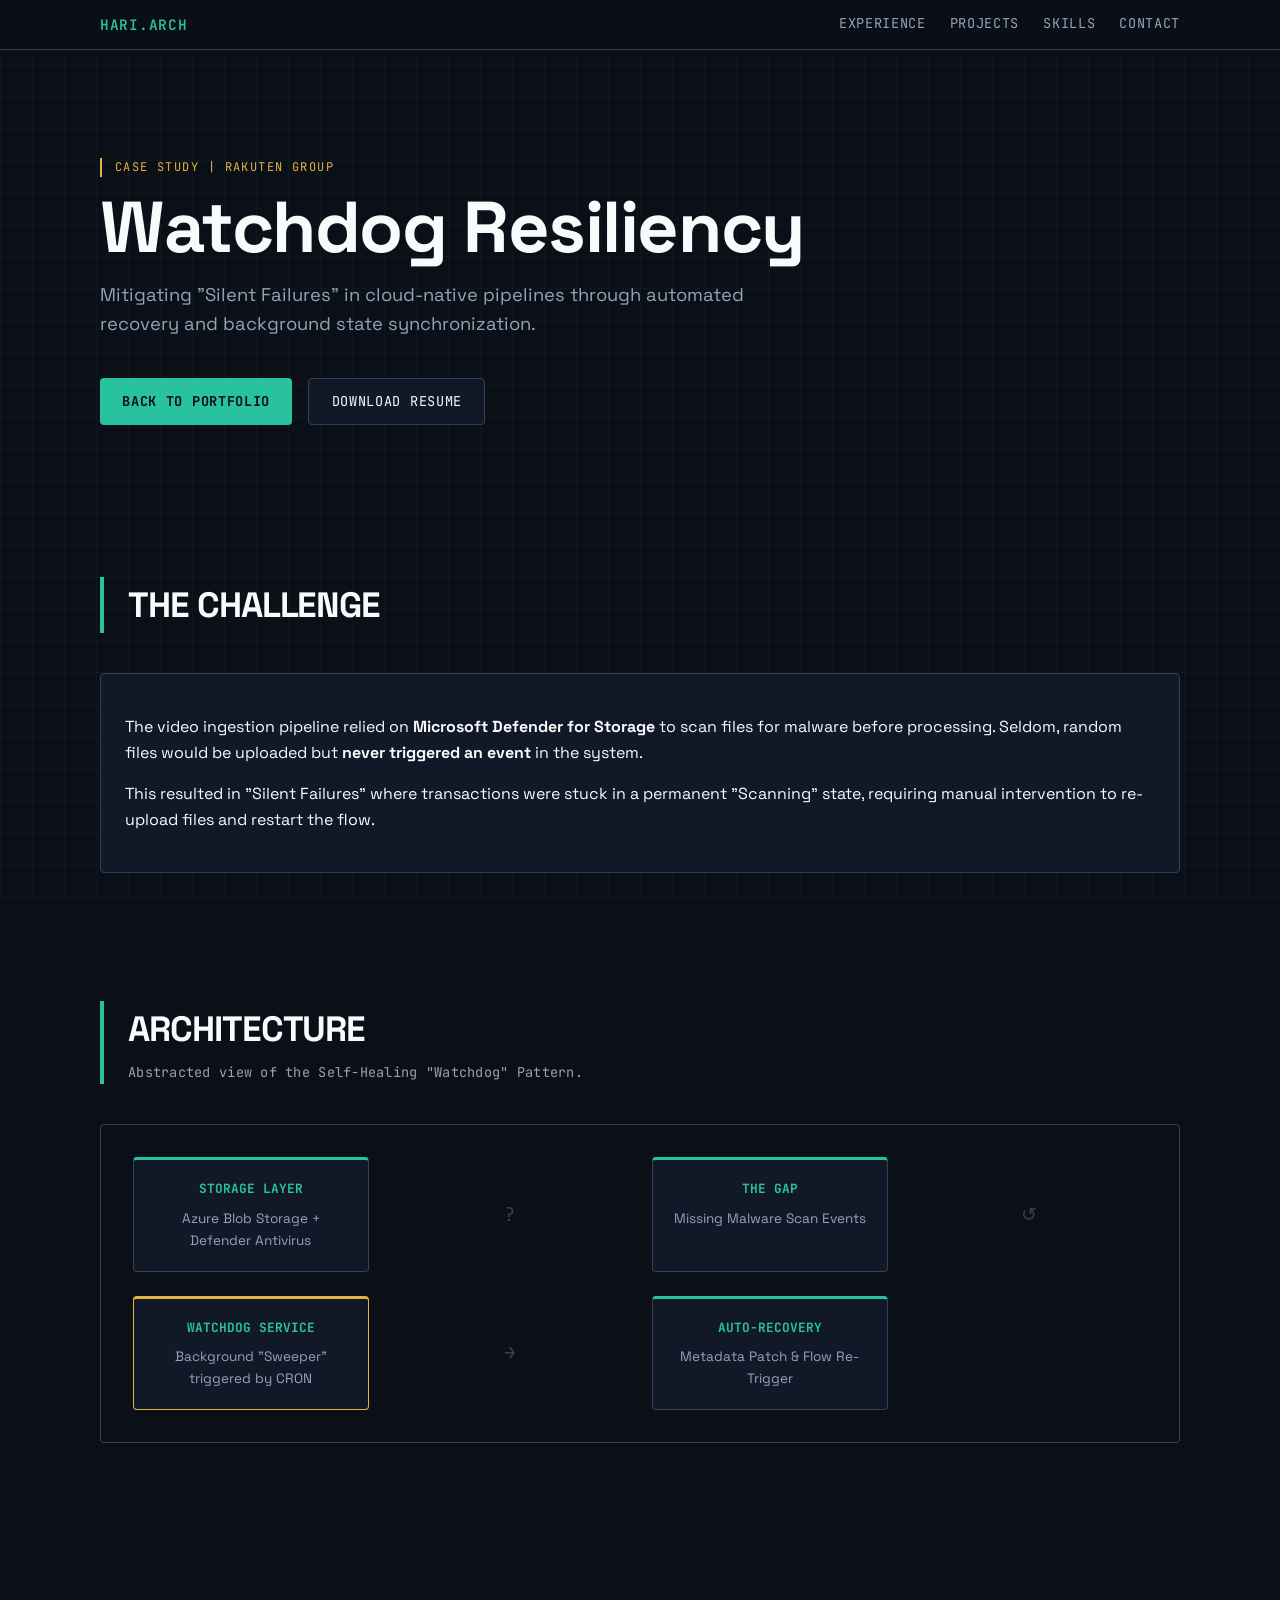
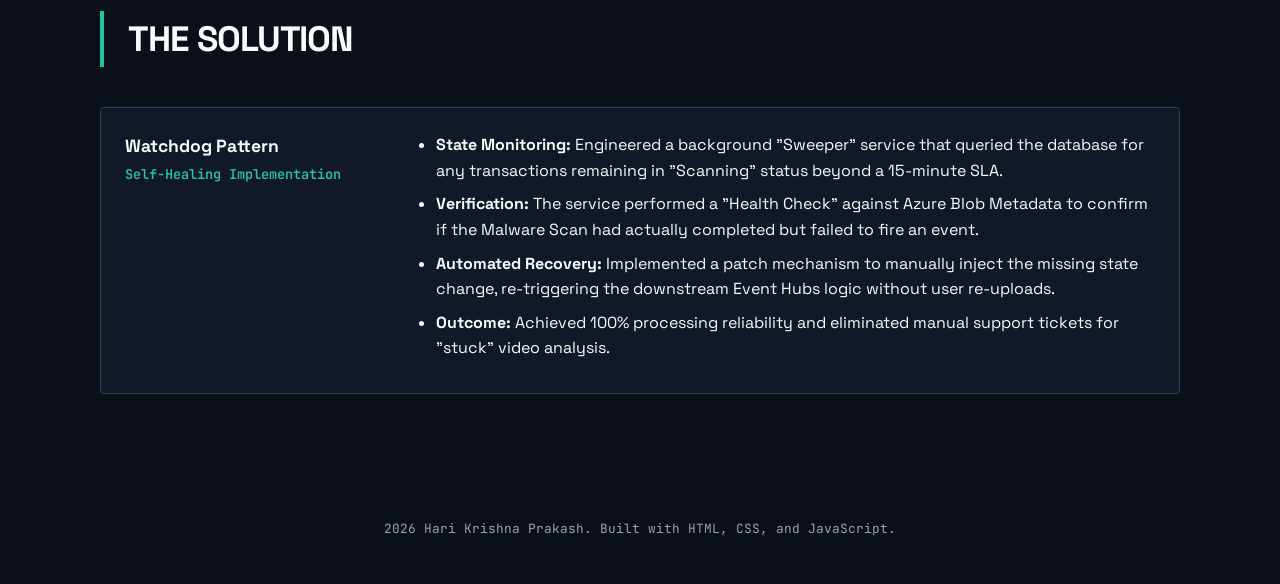
==== azure-resiliency.html @ dfedbd55 "Design: Launch 'Command Center' architectural aesthetic - Implemented high-precision grid system and" ====
<!doctype html>
<html lang="en">
  <head>
    <meta charset="UTF-8" />
    <meta name="viewport" content="width=device-width, initial-scale=1.0" />
    <title>Cloud Resiliency Architecture | Hari Krishna Prakash</title>
    <meta
      name="description"
      content="Architecture case study of the Watchdog Resiliency service for Azure Malware Scanning by Hari Krishna Prakash."
    />
    <link rel="preconnect" href="https://fonts.googleapis.com" />
    <link rel="preconnect" href="https://fonts.gstatic.com" crossorigin />
    <link
      href="https://fonts.googleapis.com/css2?family=Space+Grotesk:wght@400;500;700&family=JetBrains+Mono:wght@400;600&display=swap"
      rel="stylesheet"
    />
    <link rel="stylesheet" href="styles.css" />
  </head>
  <body>
    <div class="bg-grid" aria-hidden="true"></div>

    <header class="site-header">
      <div class="container nav-wrap">
        <a href="index.html" class="brand">HARI.arch</a>
        <nav>
          <a href="index.html#experience">Experience</a>
          <a href="index.html#projects">Projects</a>
          <a href="index.html#skills">Skills</a>
          <a href="index.html#contact">Contact</a>
        </nav>
      </div>
    </header>

    <main class="container">
      <section class="hero reveal">
        <p class="kicker">Case Study | Rakuten Group</p>
        <h1>Watchdog Resiliency</h1>
        <p class="lede">
          Mitigating "Silent Failures" in cloud-native pipelines through automated 
          recovery and background state synchronization.
        </p>
        <div class="hero-actions">
          <a class="btn primary" href="index.html">Back to Portfolio</a>
          <a class="btn" href="resume-paper.html" target="_blank">Download Resume</a>
        </div>
      </section>

      <section class="section reveal">
        <div class="section-head">
          <h2>The Challenge</h2>
        </div>
        <div class="edu-card">
          <p>
            The video ingestion pipeline relied on <strong>Microsoft Defender for Storage</strong> to scan files for malware before processing. Seldom, random files would be uploaded but <strong>never triggered an event</strong> in the system. 
          </p>
          <p style="margin-top: 1rem;">
            This resulted in "Silent Failures" where transactions were stuck in a permanent "Scanning" state, requiring manual intervention to re-upload files and restart the flow.
          </p>
        </div>
      </section>

      <section class="section reveal">
        <div class="section-head">
          <h2>Architecture</h2>
          <p>Abstracted view of the Self-Healing "Watchdog" Pattern.</p>
        </div>

        <div class="arch-diagram">
          <div class="arch-box">
            <h4>Storage Layer</h4>
            <p>Azure Blob Storage + Defender Antivirus</p>
          </div>
          <div class="arch-arrow">?</div>
          <div class="arch-box">
            <h4>The Gap</h4>
            <p>Missing Malware Scan Events</p>
          </div>
          <div class="arch-arrow">↺</div>
          <div class="arch-box" style="border-color: #e3b341;">
            <h4>Watchdog Service</h4>
            <p>Background "Sweeper" triggered by CRON</p>
          </div>
          <div class="arch-arrow">→</div>
          <div class="arch-box">
            <h4>Auto-Recovery</h4>
            <p>Metadata Patch & Flow Re-Trigger</p>
          </div>
        </div>
      </section>

      <section class="section reveal">
        <div class="section-head">
          <h2>The Solution</h2>
        </div>
        <article class="timeline-item">
          <div class="timeline-meta">
            <h3>Watchdog Pattern</h3>
            <p>Self-Healing Implementation</p>
          </div>
          <ul>
            <li><strong>State Monitoring:</strong> Engineered a background "Sweeper" service that queried the database for any transactions remaining in "Scanning" status beyond a 15-minute SLA.</li>
            <li><strong>Verification:</strong> The service performed a "Health Check" against Azure Blob Metadata to confirm if the Malware Scan had actually completed but failed to fire an event.</li>
            <li><strong>Automated Recovery:</strong> Implemented a patch mechanism to manually inject the missing state change, re-triggering the downstream Event Hubs logic without user re-uploads.</li>
            <li><strong>Outcome:</strong> Achieved 100% processing reliability and eliminated manual support tickets for "stuck" video analysis.</li>
          </ul>
        </article>
      </section>
    </main>

    <footer class="site-footer">
      <div class="container">
        <p><span id="year"></span> Hari Krishna Prakash. Built with HTML, CSS, and JavaScript.</p>
      </div>
    </footer>

    <script src="script.js"></script>
  </body>
</html>
---- styles.css ----
:root {
  --bg: #0a0f18;
  --surface: #111827;
  --surface-2: #1e293b;
  --line: #334155;
  --text: #f8fafc;
  --muted: #94a3b8;
  --accent: #28c2a0;
  --accent-2: #e3b341;
  --maxw: 1080px;
  --radius: 4px;
  --mono: "JetBrains Mono", monospace;
  --sans: "Space Grotesk", sans-serif;
}

* {
  box-sizing: border-box;
}

html,
body {
  margin: 0;
  padding: 0;
}

body {
  font-family: var(--sans);
  background: var(--bg);
  color: var(--text);
  line-height: 1.6;
}

.bg-grid {
  position: fixed;
  inset: 0;
  background-image: linear-gradient(rgba(40, 194, 160, 0.05) 1px, transparent 1px),
    linear-gradient(90deg, rgba(40, 194, 160, 0.05) 1px, transparent 1px);
  background-size: 32px 32px;
  z-index: -1;
  pointer-events: none;
}

.container {
  width: min(100% - 2.5rem, var(--maxw));
  margin-inline: auto;
}

.site-header {
  position: sticky;
  top: 0;
  backdrop-filter: blur(12px);
  background: rgba(10, 15, 24, 0.85);
  border-bottom: 1px solid var(--line);
  z-index: 99;
}

.nav-wrap {
  display: flex;
  justify-content: space-between;
  align-items: center;
  padding: 0.8rem 0;
}

.brand {
  font-family: var(--mono);
  color: var(--accent);
  text-decoration: none;
  font-size: 0.9rem;
  font-weight: 600;
  letter-spacing: 0.05em;
  text-transform: uppercase;
}

nav {
  display: flex;
  gap: 1.5rem;
}

nav a {
  color: var(--muted);
  text-decoration: none;
  font-size: 0.85rem;
  font-family: var(--mono);
  text-transform: uppercase;
  letter-spacing: 0.05em;
  transition: color 150ms ease;
}

nav a:hover {
  color: var(--accent);
}

.hero {
  padding: 6rem 0 3rem;
}

.kicker {
  color: var(--accent-2);
  font-family: var(--mono);
  text-transform: uppercase;
  letter-spacing: 0.12em;
  font-size: 0.75rem;
  margin-bottom: 0.5rem;
  display: inline-block;
  border-left: 2px solid var(--accent-2);
  padding-left: 0.8rem;
}

h1 {
  margin: 0.5rem 0 1rem;
  font-size: clamp(2.2rem, 7vw, 4.5rem);
  line-height: 0.95;
  font-weight: 700;
  letter-spacing: -0.02em;
}

.lede {
  color: var(--muted);
  max-width: 60ch;
  font-size: 1.15rem;
}

.hero-actions {
  display: flex;
  gap: 1rem;
  margin: 2.5rem 0;
  flex-wrap: wrap;
}

.btn {
  display: inline-flex;
  align-items: center;
  justify-content: center;
  border: 1px solid var(--line);
  padding: 0.7rem 1.4rem;
  border-radius: var(--radius);
  color: var(--text);
  text-decoration: none;
  font-family: var(--mono);
  font-size: 0.85rem;
  text-transform: uppercase;
  letter-spacing: 0.05em;
  background: var(--surface);
  transition: all 150ms cubic-bezier(0.4, 0, 0.2, 1);
}

.btn:hover {
  border-color: var(--accent);
  box-shadow: 0 0 15px rgba(40, 194, 160, 0.15);
}

.btn.primary {
  background: var(--accent);
  color: #0a0f18;
  font-weight: 700;
  border: none;
}

.btn.primary:hover {
  filter: brightness(1.1);
  box-shadow: 0 0 20px rgba(40, 194, 160, 0.3);
}

.meta-list {
  list-style: none;
  padding: 0;
  margin: 2rem 0 0;
  display: grid;
  grid-template-columns: repeat(auto-fit, minmax(240px, 1fr));
  gap: 1px;
  background: var(--line);
  border: 1px solid var(--line);
}

.meta-list li {
  display: flex;
  flex-direction: column;
  gap: 0.2rem;
  background: var(--bg);
  padding: 1rem;
}

.meta-list span {
  color: var(--accent);
  font-family: var(--mono);
  font-size: 0.7rem;
  text-transform: uppercase;
  letter-spacing: 0.1em;
}

.meta-list strong, .meta-list a {
  color: var(--text);
  font-weight: 600;
  font-family: var(--mono);
  font-size: 0.9rem;
  text-decoration: none;
}

.impact-strip {
  display: grid;
  grid-template-columns: repeat(auto-fit, minmax(180px, 1fr));
  gap: 1rem;
  margin: 1rem 0 2rem;
}

.impact-strip article {
  border: 1px solid var(--line);
  background: var(--surface);
  border-radius: var(--radius);
  padding: 1.2rem;
  border-top: 3px solid var(--accent);
}

.impact-strip h3 {
  margin: 0;
  font-size: 1.8rem;
  color: var(--text);
  font-family: var(--mono);
  font-weight: 700;
}

.impact-strip p {
  margin: 0.2rem 0 0;
  color: var(--accent);
  font-family: var(--mono);
  font-size: 0.75rem;
  text-transform: uppercase;
  letter-spacing: 0.05em;
}

.section {
  padding: 4rem 0;
}

.section-head {
  margin-bottom: 2.5rem;
  border-left: 4px solid var(--accent);
  padding-left: 1.5rem;
}

.section-head h2 {
  margin: 0;
  font-size: 2.2rem;
  font-weight: 700;
  letter-spacing: -0.03em;
  text-transform: uppercase;
}

.section-head p {
  margin: 0.3rem 0 0;
  color: var(--muted);
  font-family: var(--mono);
  font-size: 0.85rem;
  letter-spacing: 0.02em;
}

.timeline-item {
  display: grid;
  grid-template-columns: 260px 1fr;
  gap: 2rem;
  padding: 1.5rem;
  background: var(--surface);
  border: 1px solid var(--line);
  border-radius: var(--radius);
  margin-bottom: 1rem;
  transition: border-color 150ms ease;
}

.timeline-item:hover {
  border-color: var(--accent);
}

.timeline-meta h3 {
  margin: 0;
  font-size: 1.1rem;
  color: var(--text);
}

.timeline-meta p {
  margin: 0.25rem 0;
  color: var(--accent);
  font-family: var(--mono);
  font-weight: 600;
  font-size: 0.85rem;
}

.timeline-meta time {
  font-family: var(--mono);
  font-size: 0.75rem;
  color: var(--muted);
  display: block;
  margin-top: 0.5rem;
}

.timeline-item ul {
  margin: 0;
  padding-left: 1.2rem;
}

.timeline-item li {
  margin-bottom: 0.5rem;
}

.project-grid {
  display: grid;
  grid-template-columns: repeat(auto-fit, minmax(320px, 1fr));
  gap: 1.2rem;
}

.project-card {
  border: 1px solid var(--line);
  background: var(--surface);
  border-radius: var(--radius);
  padding: 1.5rem;
  display: flex;
  flex-direction: column;
  transition: all 150ms cubic-bezier(0.4, 0, 0.2, 1);
}

.project-card:hover {
  border-color: var(--accent);
  transform: translateY(-2px);
  box-shadow: 0 10px 30px -15px rgba(0, 0, 0, 0.5);
}

.project-card h3 {
  margin: 0 0 1rem;
  font-size: 1.2rem;
  color: var(--text);
}

.stack {
  font-family: var(--mono);
  color: var(--accent-2);
  font-size: 0.75rem;
  margin-top: auto;
  padding-top: 1.5rem;
  display: flex;
  flex-wrap: wrap;
  gap: 0.5rem;
}

.project-links {
  display: flex;
  gap: 1rem;
  margin-top: 1rem;
}

.project-links a {
  color: var(--accent);
  font-family: var(--mono);
  font-size: 0.75rem;
  text-decoration: none;
  text-transform: uppercase;
  letter-spacing: 0.05em;
  font-weight: 600;
}

.project-links a:hover {
  text-decoration: underline;
}

.skills-grid {
  display: grid;
  grid-template-columns: repeat(auto-fit, minmax(240px, 1fr));
  gap: 1px;
  background: var(--line);
  border: 1px solid var(--line);
}

.skills-grid article {
  background: var(--bg);
  padding: 1.5rem;
}

.skills-grid h3 {
  font-family: var(--mono);
  font-size: 0.8rem;
  text-transform: uppercase;
  letter-spacing: 0.1em;
  color: var(--accent);
  margin: 0 0 0.8rem;
}

.skills-grid p {
  margin: 0;
  font-family: var(--mono);
  font-size: 0.9rem;
  color: var(--text);
  line-height: 1.8;
}

.edu-card, .highlights-grid article {
  border: 1px solid var(--line);
  background: var(--surface);
  border-radius: var(--radius);
  padding: 1.5rem;
}

.highlights-grid {
  display: grid;
  grid-template-columns: repeat(auto-fit, minmax(220px, 1fr));
  gap: 1.2rem;
}

.highlights-grid h3 {
  font-family: var(--mono);
  font-size: 0.9rem;
  color: var(--accent);
  margin: 0 0 0.5rem;
}

.contact {
  padding: 3rem;
  background: var(--surface);
  border: 1px solid var(--line);
  border-radius: var(--radius);
  display: grid;
  grid-template-columns: repeat(auto-fit, minmax(200px, 1fr));
  gap: 2rem;
  align-items: center;
  text-align: left;
}

.contact h2 {
  margin: 0;
  font-size: 1.8rem;
  line-height: 1;
  text-transform: uppercase;
  letter-spacing: -0.02em;
}

.contact-grid {
  display: flex;
  flex-direction: column;
  gap: 0.8rem;
}

.contact-link {
  display: flex;
  align-items: center;
  gap: 0.8rem;
  text-decoration: none;
  color: var(--text);
  font-family: var(--mono);
  font-size: 0.9rem;
  transition: color 150ms ease;
}

.contact-link span {
  color: var(--accent);
  font-size: 0.7rem;
  text-transform: uppercase;
  letter-spacing: 0.1em;
  min-width: 60px;
}

.contact-link:hover {
  color: var(--accent);
}

.site-footer {
  padding: 2rem 0;
  color: var(--muted);
  font-size: 0.8rem;
  font-family: var(--mono);
  text-align: center;
}

.reveal {
  opacity: 0;
  transform: translateY(12px);
  transition: opacity 400ms ease-out, transform 400ms ease-out;
}

.reveal.show {
  opacity: 1;
  transform: translateY(0);
}

/* Arch Diagram Styling */
.arch-diagram {
  display: grid;
  grid-template-columns: repeat(auto-fit, minmax(200px, 1fr));
  gap: 1.5rem;
  margin: 2.5rem 0;
  padding: 2rem;
  background: var(--bg);
  border: 1px solid var(--line);
  border-radius: var(--radius);
}

.arch-box {
  background: var(--surface);
  border: 1px solid var(--line);
  border-radius: var(--radius);
  padding: 1.2rem;
  text-align: center;
  border-top: 3px solid var(--accent);
}

.arch-box h4 {
  margin: 0 0 0.5rem;
  color: var(--accent);
  font-size: 0.8rem;
  font-family: var(--mono);
  text-transform: uppercase;
}

.arch-box p {
  margin: 0;
  font-size: 0.85rem;
  color: var(--muted);
}

.arch-arrow {
  display: flex;
  align-items: center;
  justify-content: center;
  color: var(--line);
  font-family: var(--mono);
  font-size: 1.2rem;
}

@media (max-width: 760px) {
  nav { display: none; }
  .hero { padding-top: 4rem; }
  .timeline-item { grid-template-columns: 1fr; }
  .arch-diagram { grid-template-columns: 1fr; }
  .arch-arrow { transform: rotate(90deg); padding: 0.5rem 0; }
}

@media print {
  /* Print styles are already highly optimized and separate from web aesthetic */
}
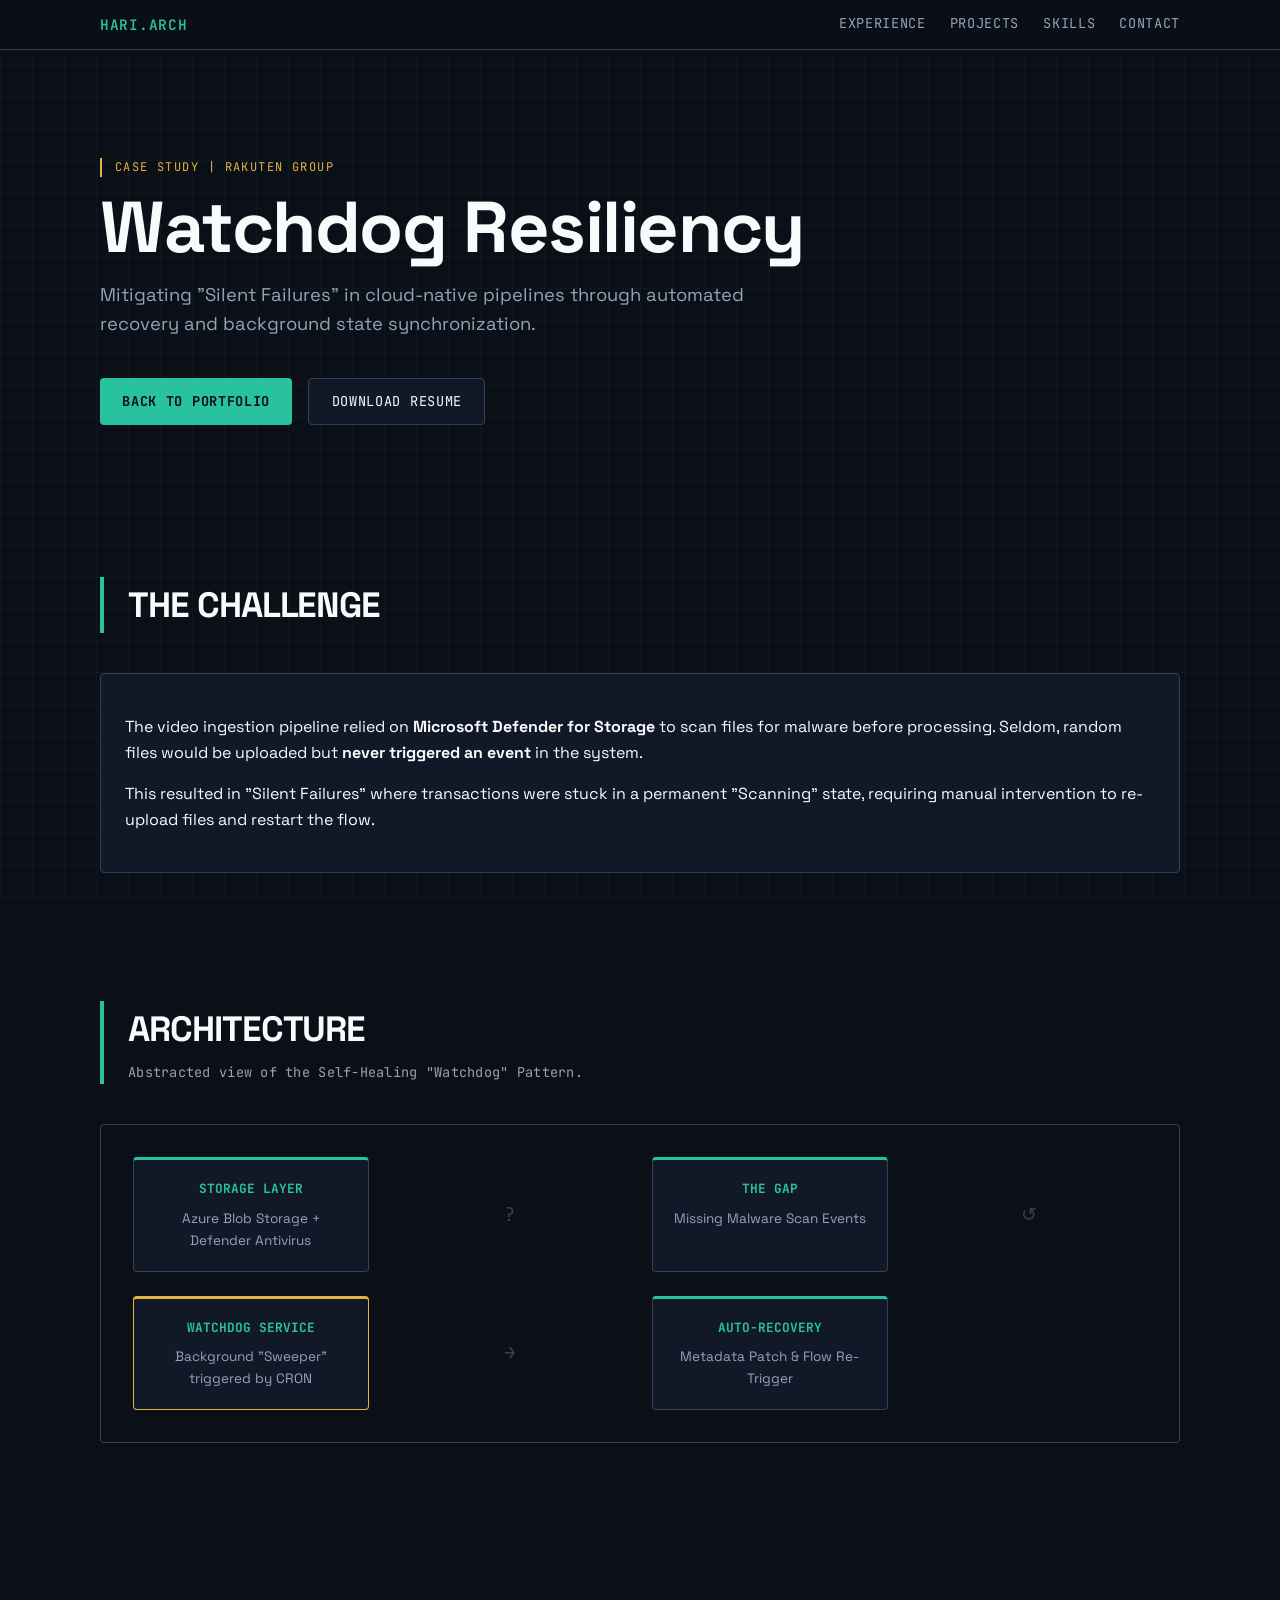
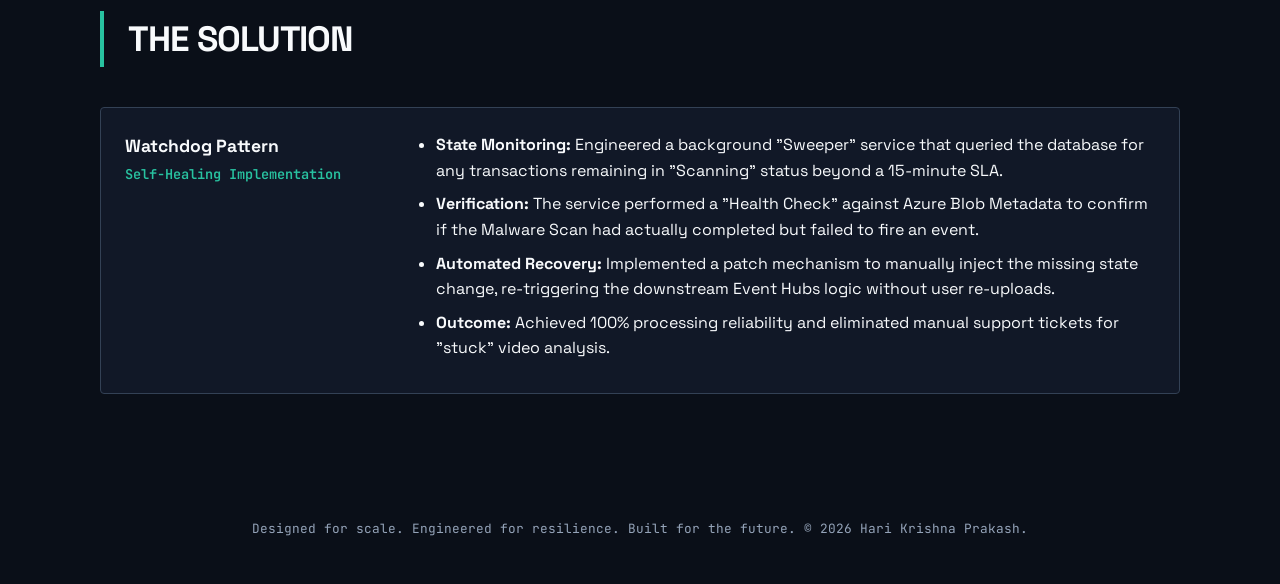
==== commit 87d3159a: "QA: Rigorous technical audit and ATS optimization pass - Fixed critical omission: Restored the Educa" ====
--- a/azure-resiliency.html
+++ b/azure-resiliency.html
@@ -109,7 +109,7 @@
 
     <footer class="site-footer">
       <div class="container">
-        <p><span id="year"></span> Hari Krishna Prakash. Built with HTML, CSS, and JavaScript.</p>
+        <p>Designed for scale. Engineered for resilience. Built for the future. &copy; <span id="year"></span> Hari Krishna Prakash.</p>
       </div>
     </footer>
 
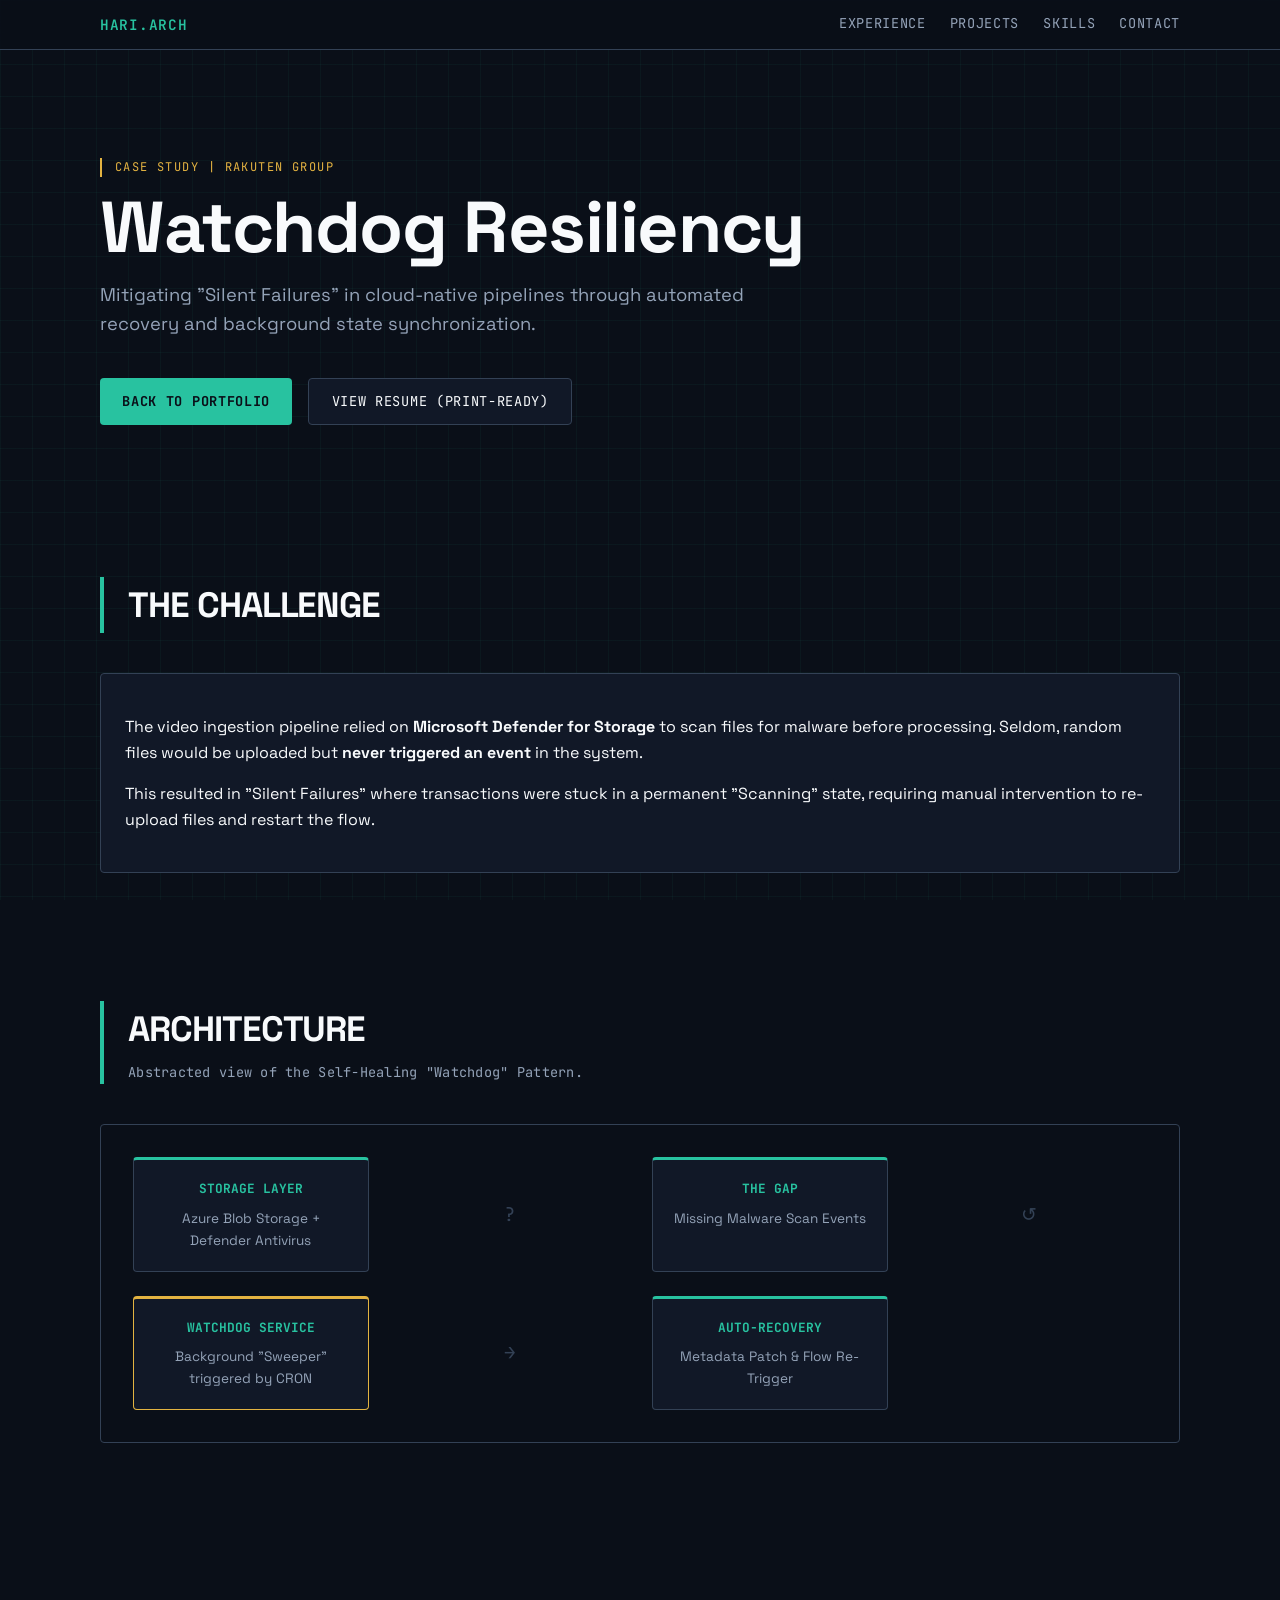
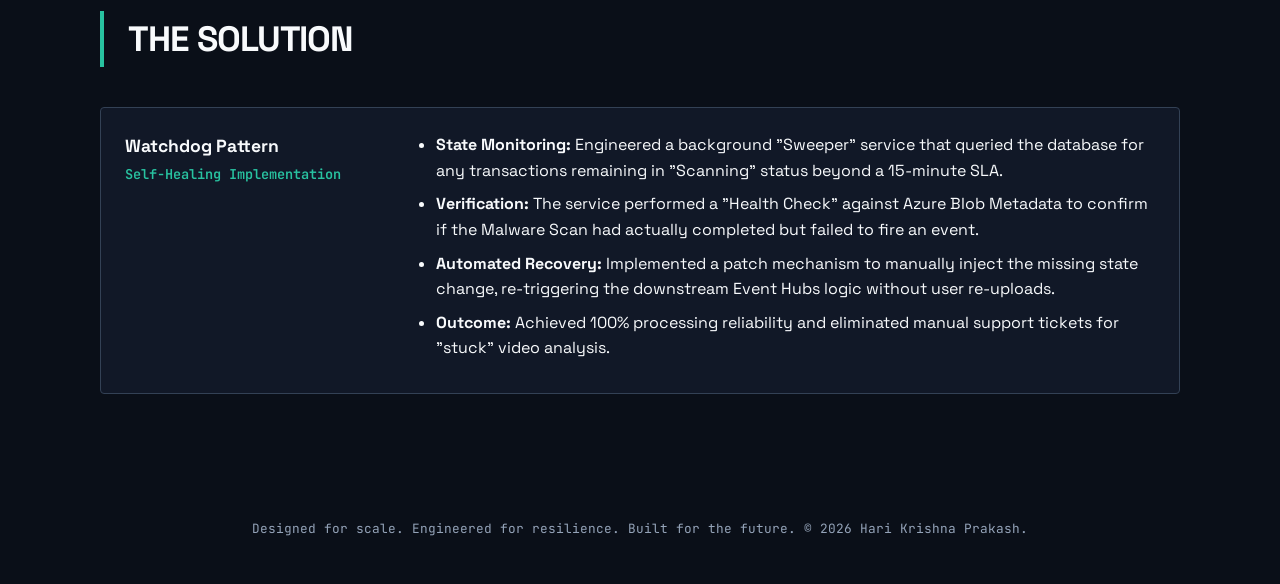
==== commit 53c1bd12: "Final: Systematic QA sweep and stability fix - Solved overflow issues in contact sections and hero m" ====
--- a/azure-resiliency.html
+++ b/azure-resiliency.html
@@ -41,7 +41,7 @@
         </p>
         <div class="hero-actions">
           <a class="btn primary" href="index.html">Back to Portfolio</a>
-          <a class="btn" href="resume-paper.html" target="_blank">Download Resume</a>
+          <a class="btn" href="resume-paper.html" target="_blank">View Resume (Print-Ready)</a>
         </div>
       </section>
 
--- a/styles.css
+++ b/styles.css
@@ -194,6 +194,8 @@
   font-family: var(--mono);
   font-size: 0.9rem;
   text-decoration: none;
+  overflow-wrap: anywhere;
+  word-break: break-word;
 }
 
 .impact-strip {
@@ -264,6 +266,7 @@
   border-radius: var(--radius);
   margin-bottom: 1rem;
   transition: border-color 150ms ease;
+  overflow-wrap: break-word;
 }
 
 .timeline-item:hover {
@@ -315,6 +318,7 @@
   display: flex;
   flex-direction: column;
   transition: all 150ms cubic-bezier(0.4, 0, 0.2, 1);
+  overflow-wrap: break-word;
 }
 
 .project-card:hover {
@@ -438,13 +442,15 @@
 
 .contact-link {
   display: flex;
-  align-items: center;
+  align-items: flex-start;
   gap: 0.8rem;
   text-decoration: none;
   color: var(--text);
   font-family: var(--mono);
   font-size: 0.9rem;
   transition: color 150ms ease;
+  overflow-wrap: anywhere;
+  word-break: break-word;
 }
 
 .contact-link span {
@@ -453,6 +459,8 @@
   text-transform: uppercase;
   letter-spacing: 0.1em;
   min-width: 60px;
+  flex-shrink: 0;
+  padding-top: 0.2rem;
 }
 
 .contact-link:hover {
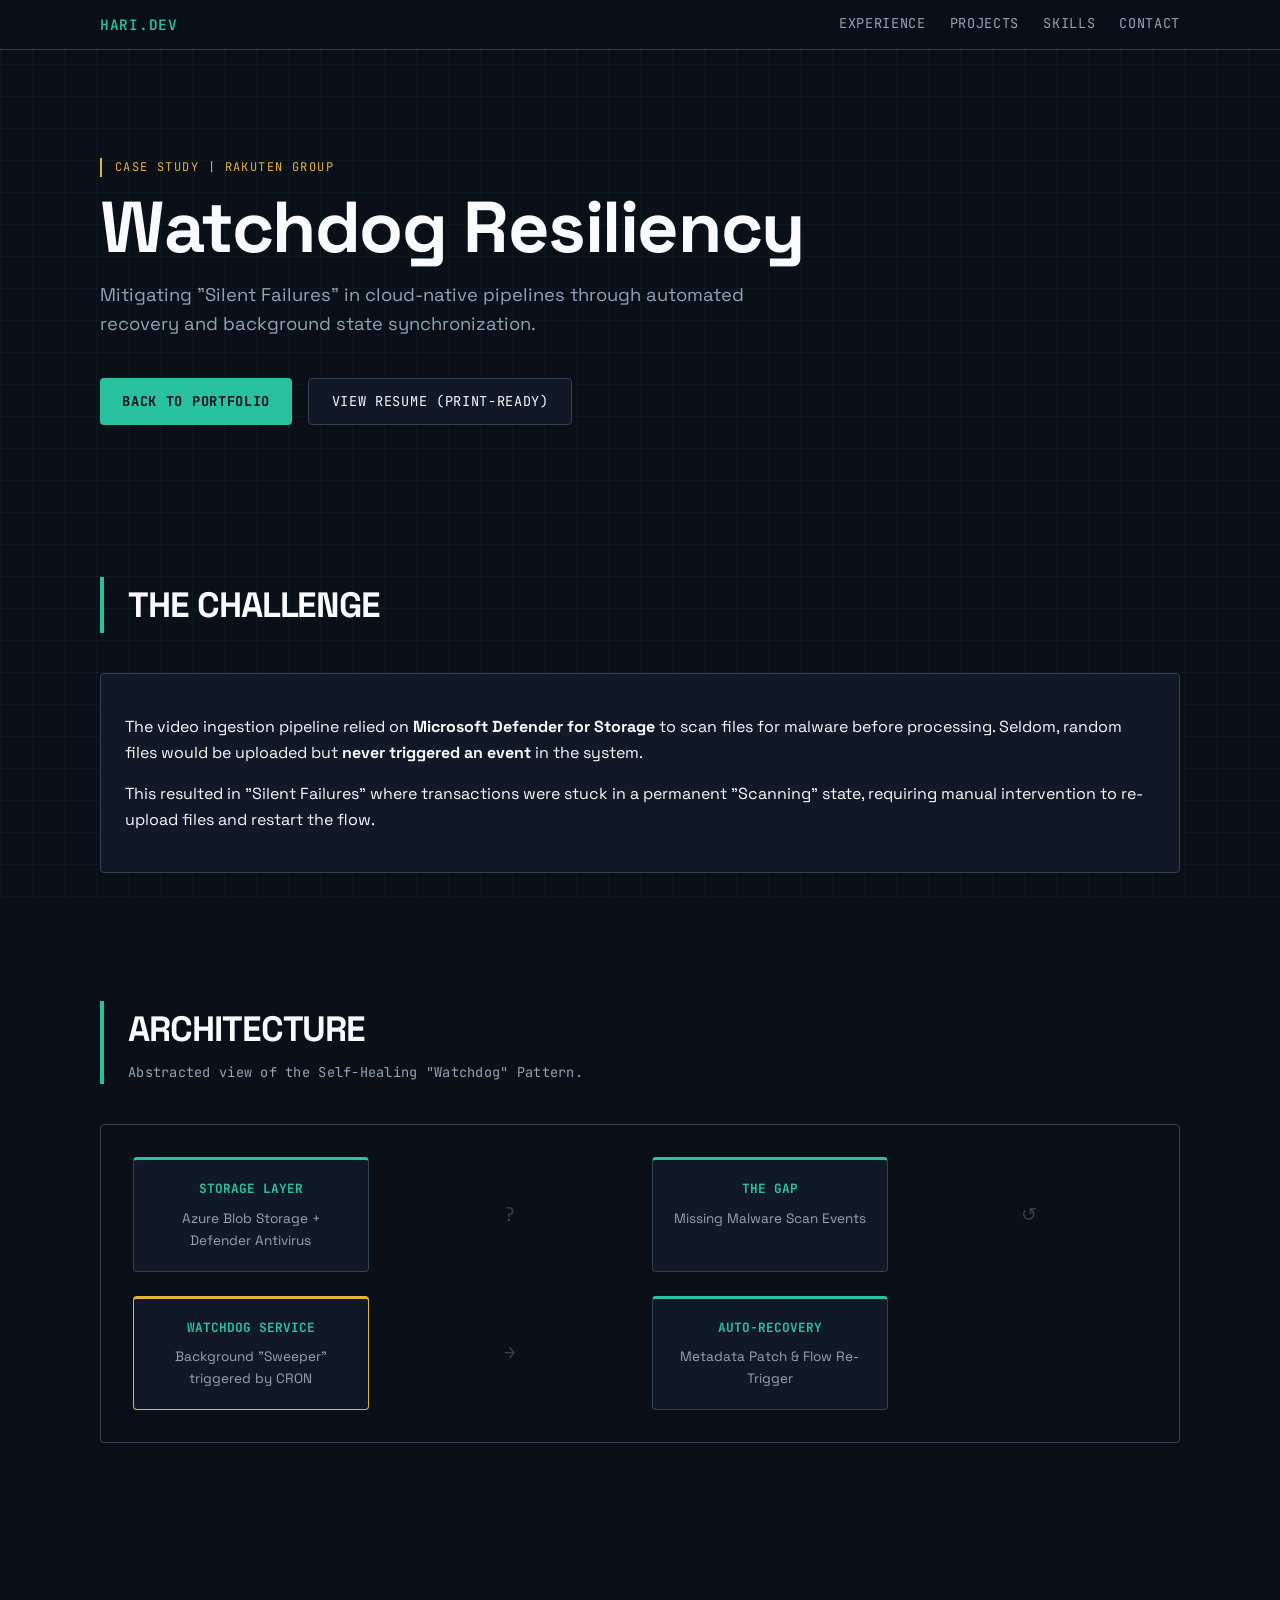
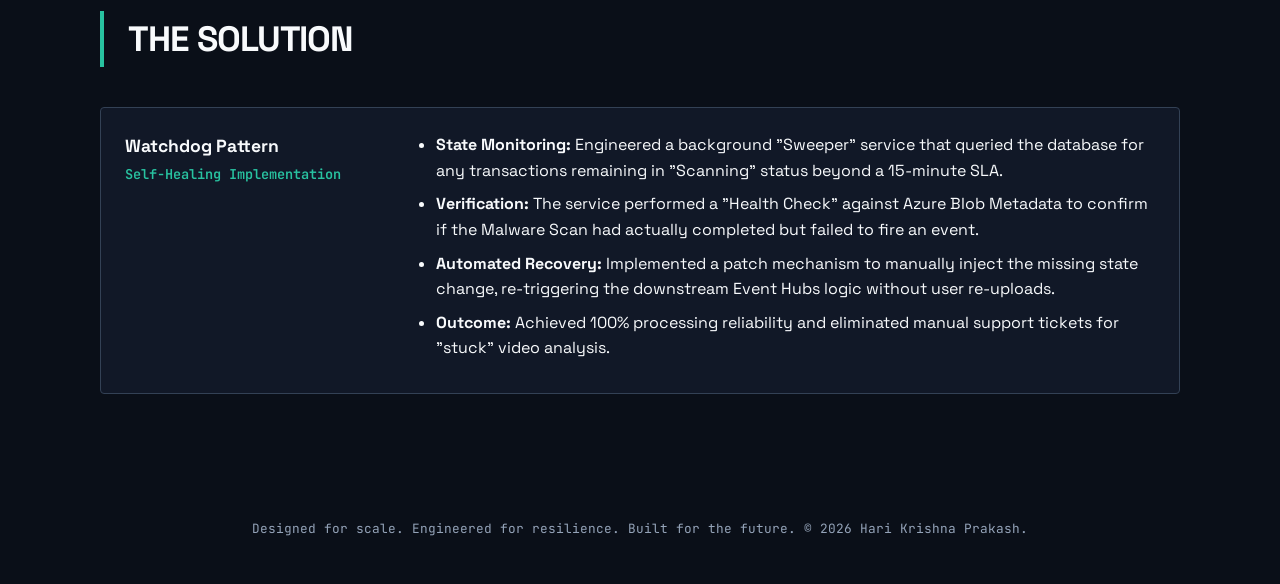
==== commit f2aa8785: "UI: Update branding logo to HARI.dev across all pages" ====
--- a/azure-resiliency.html
+++ b/azure-resiliency.html
@@ -21,7 +21,7 @@
 
     <header class="site-header">
       <div class="container nav-wrap">
-        <a href="index.html" class="brand">HARI.arch</a>
+        <a href="index.html" class="brand">HARI.dev</a>
         <nav>
           <a href="index.html#experience">Experience</a>
           <a href="index.html#projects">Projects</a>
--- a/styles.css
+++ b/styles.css
@@ -166,7 +166,7 @@
   padding: 0;
   margin: 2rem 0 0;
   display: grid;
-  grid-template-columns: repeat(auto-fit, minmax(240px, 1fr));
+  grid-template-columns: repeat(auto-fit, minmax(200px, 1fr));
   gap: 1px;
   background: var(--line);
   border: 1px solid var(--line);
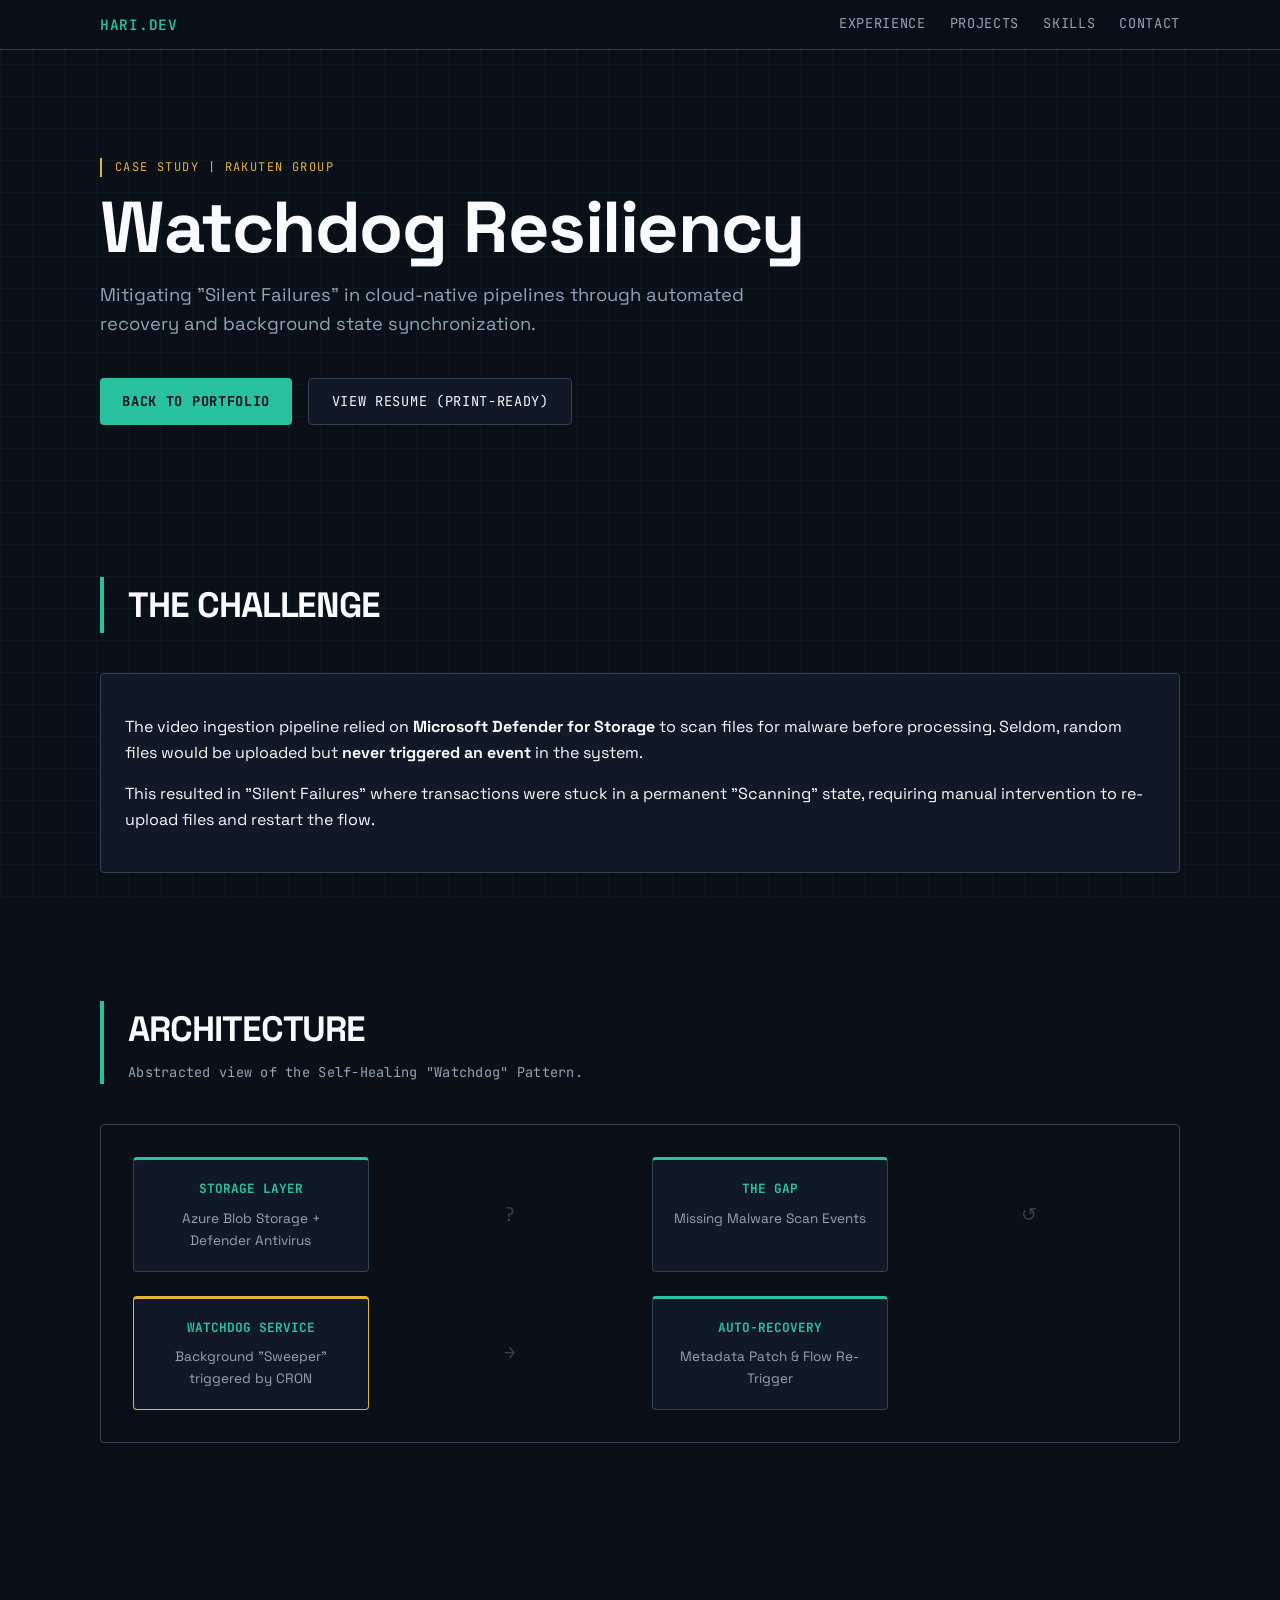
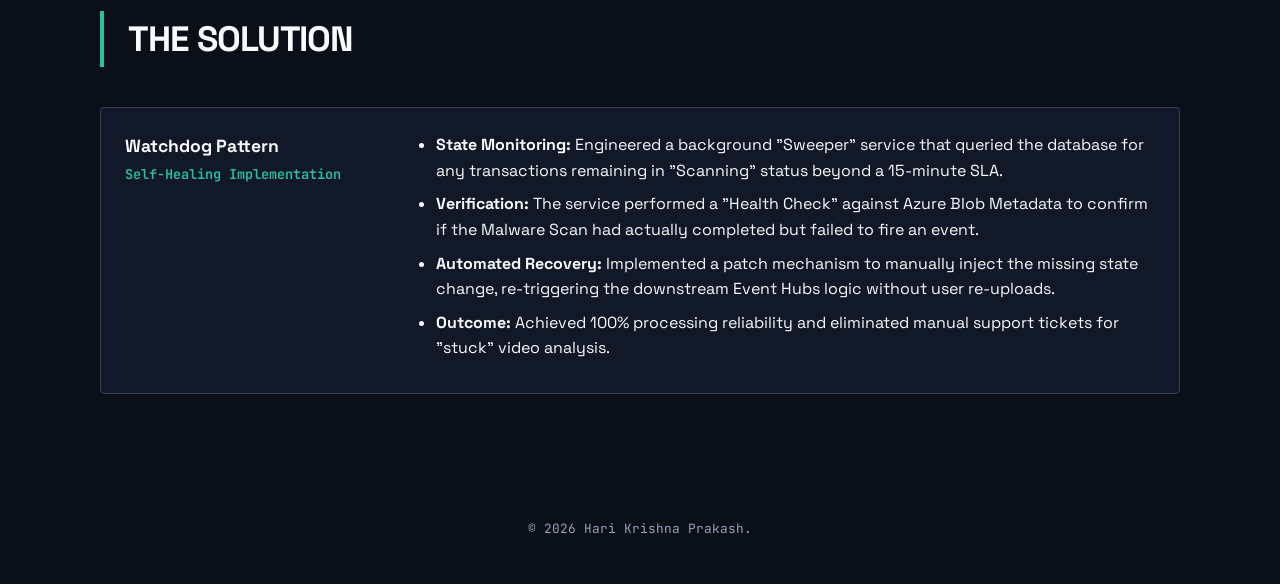
==== commit b45ea166: "Content: Simplify footer text to just copyright info - Removed the marketing tagline from the footer" ====
--- a/azure-resiliency.html
+++ b/azure-resiliency.html
@@ -109,7 +109,7 @@
 
     <footer class="site-footer">
       <div class="container">
-        <p>Designed for scale. Engineered for resilience. Built for the future. &copy; <span id="year"></span> Hari Krishna Prakash.</p>
+        <p>&copy; <span id="year"></span> Hari Krishna Prakash.</p>
       </div>
     </footer>
 
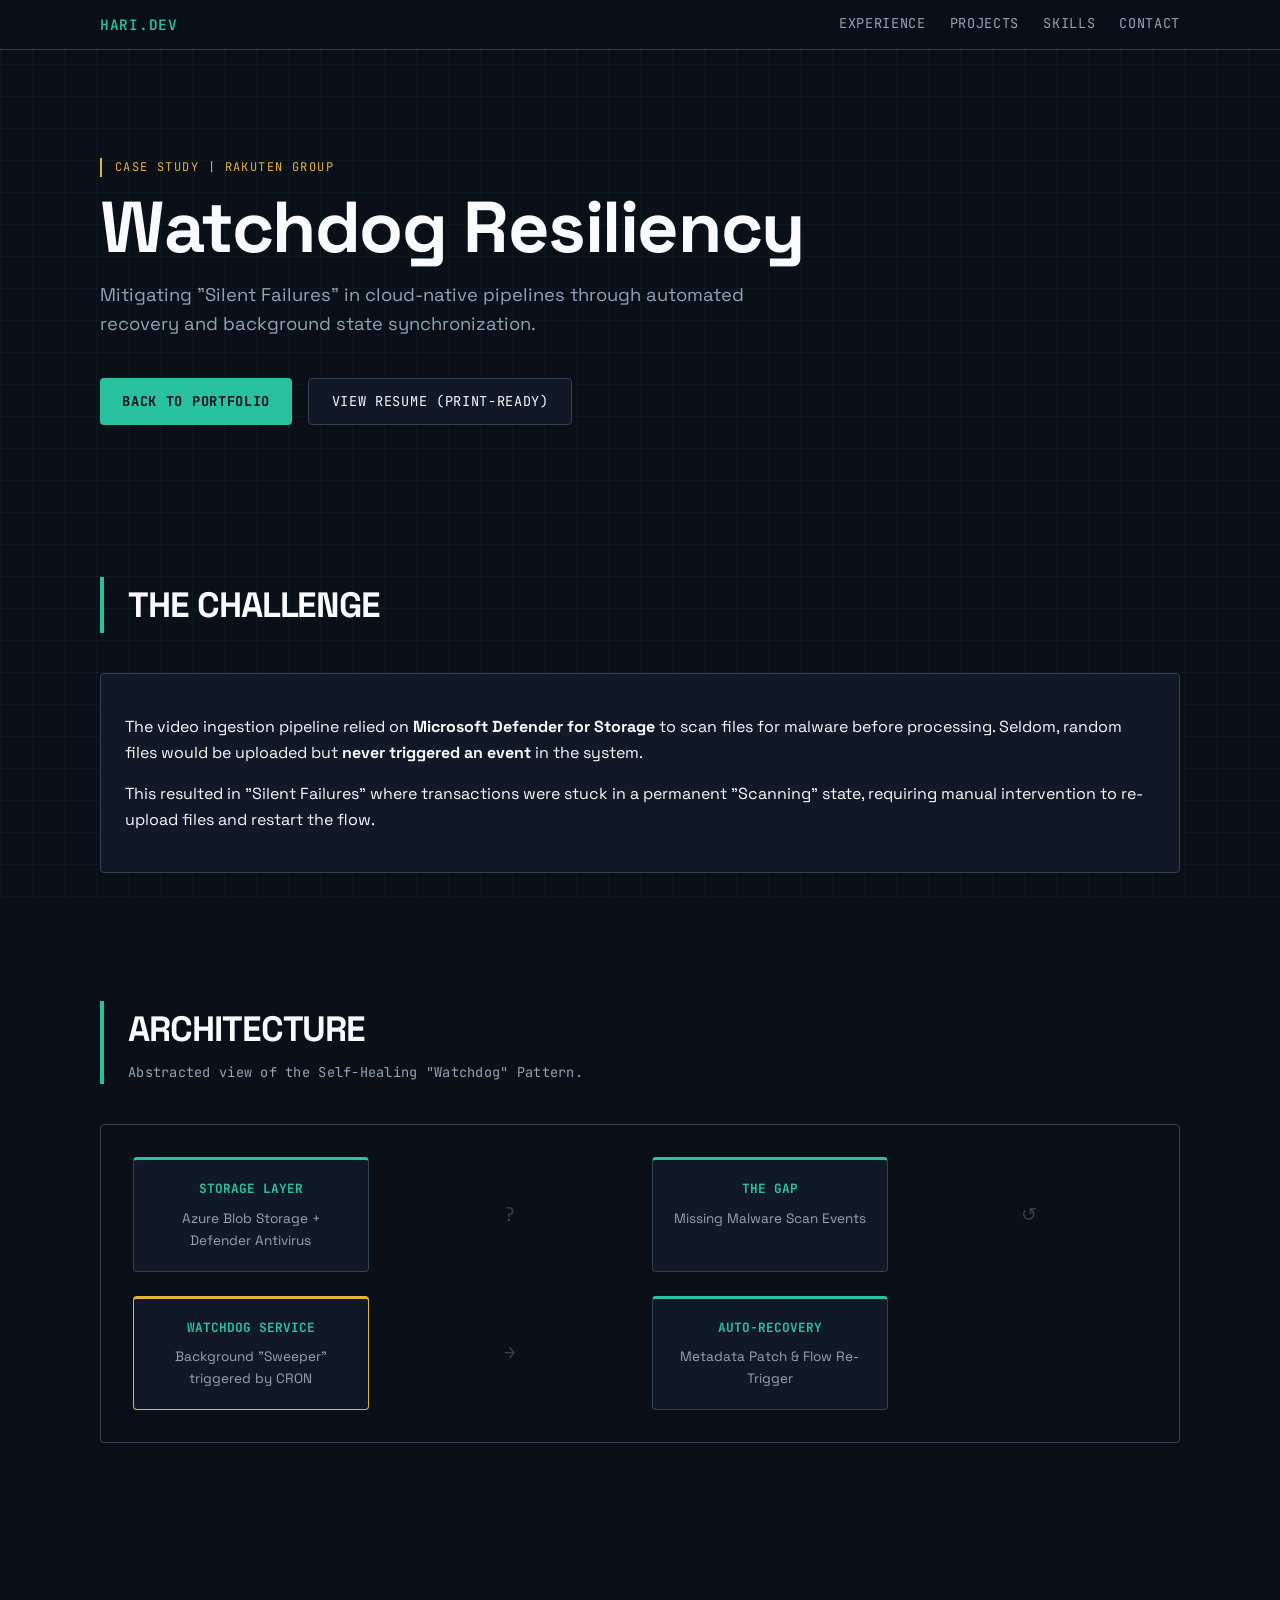
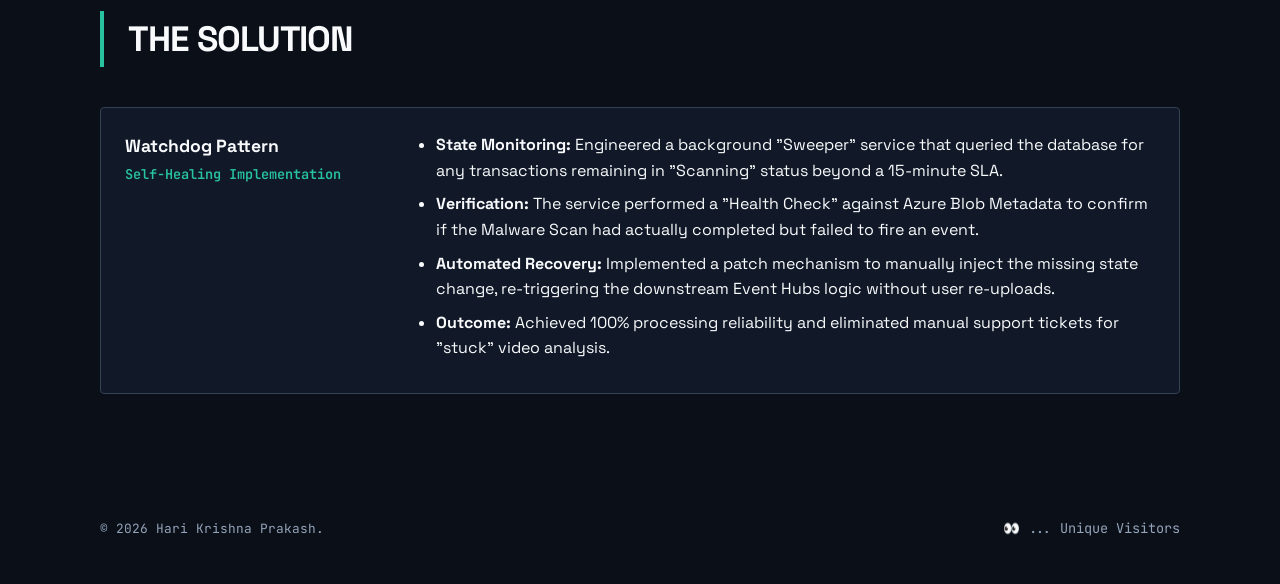
==== commit e70f0956: "Feat: Add GoatCounter analytics and public visitor count display - Integrated privacy-focused GoatCo" ====
--- a/azure-resiliency.html
+++ b/azure-resiliency.html
@@ -108,11 +108,13 @@
     </main>
 
     <footer class="site-footer">
-      <div class="container">
+      <div class="container" style="display: flex; justify-content: space-between; align-items: center; flex-wrap: wrap; gap: 1rem;">
         <p>&copy; <span id="year"></span> Hari Krishna Prakash.</p>
+        <p style="margin: 0; color: var(--muted); font-family: var(--mono); font-size: 0.85rem;">👀 <span id="stats">...</span> Unique Visitors</p>
       </div>
     </footer>
 
+    <script data-goatcounter="https://hkpdev.goatcounter.com/count" async src="//gc.zgo.at/count.js"></script>
     <script src="script.js"></script>
   </body>
 </html>
